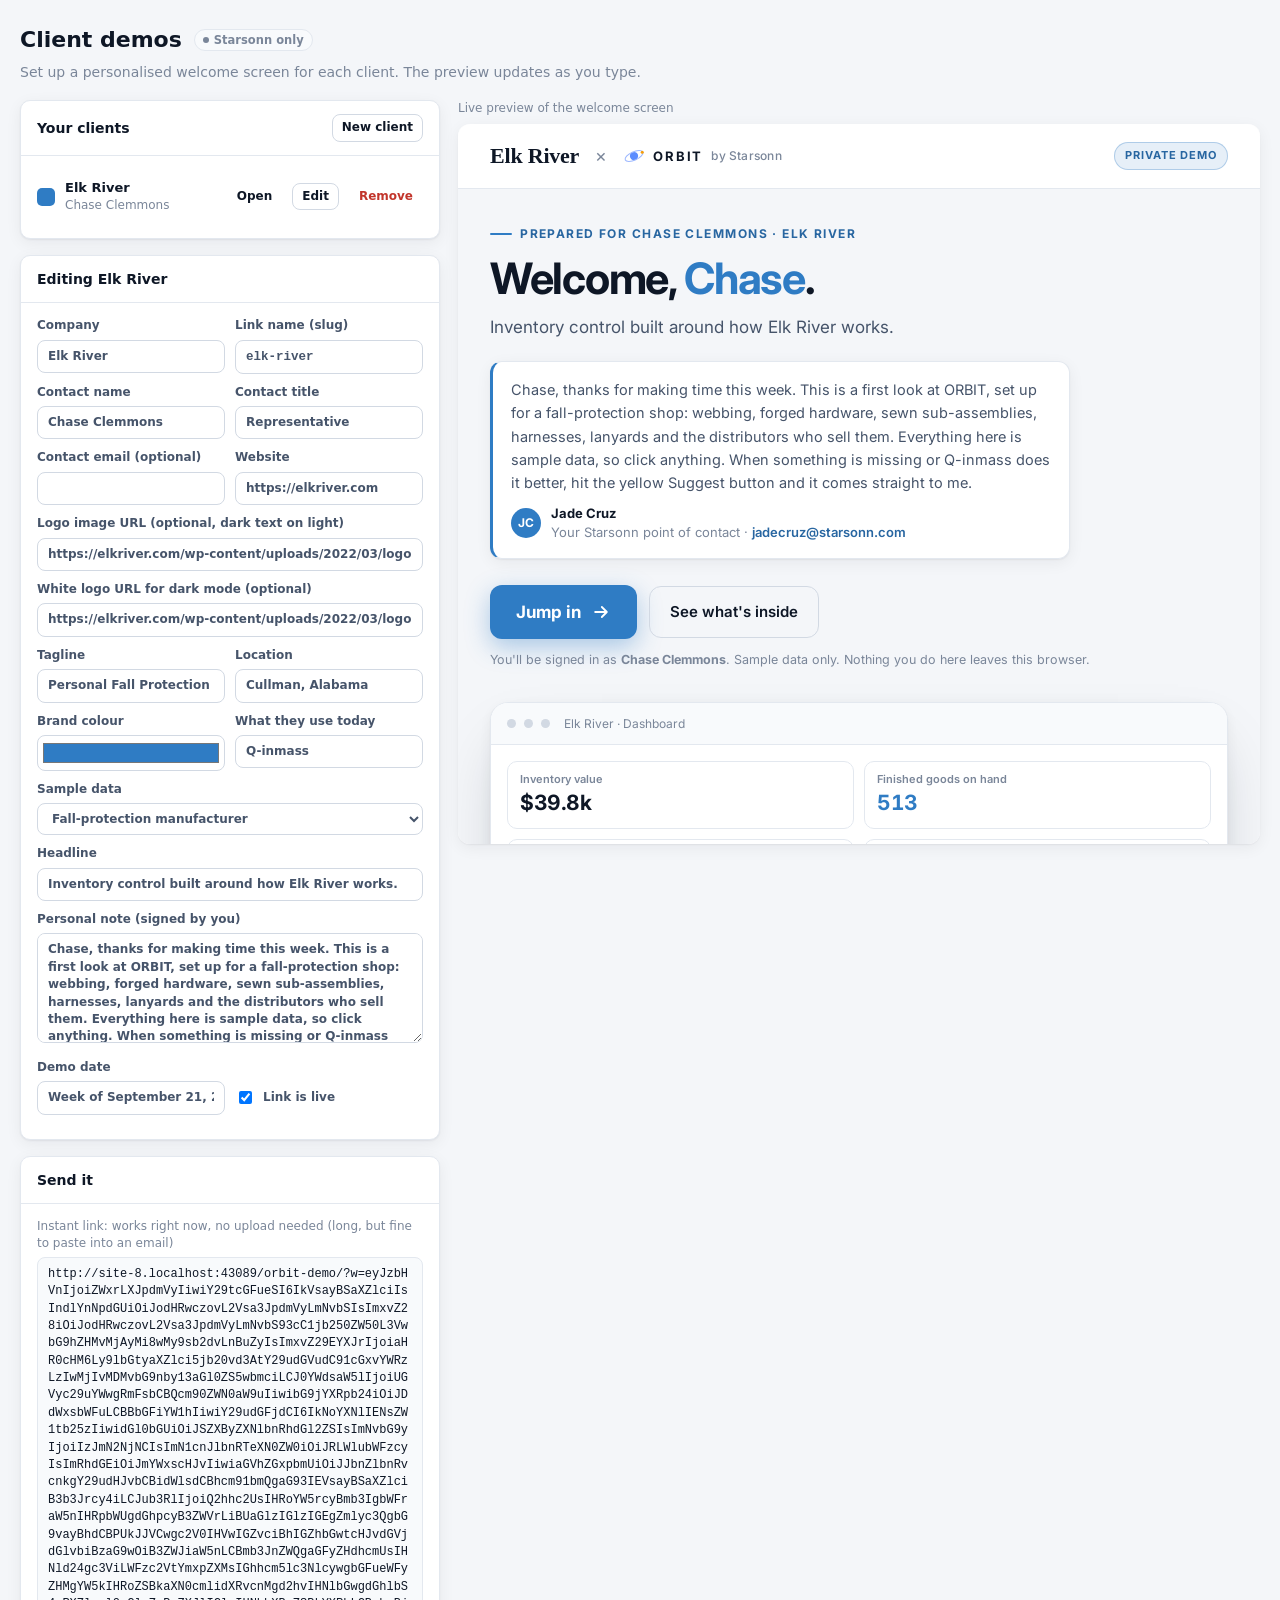
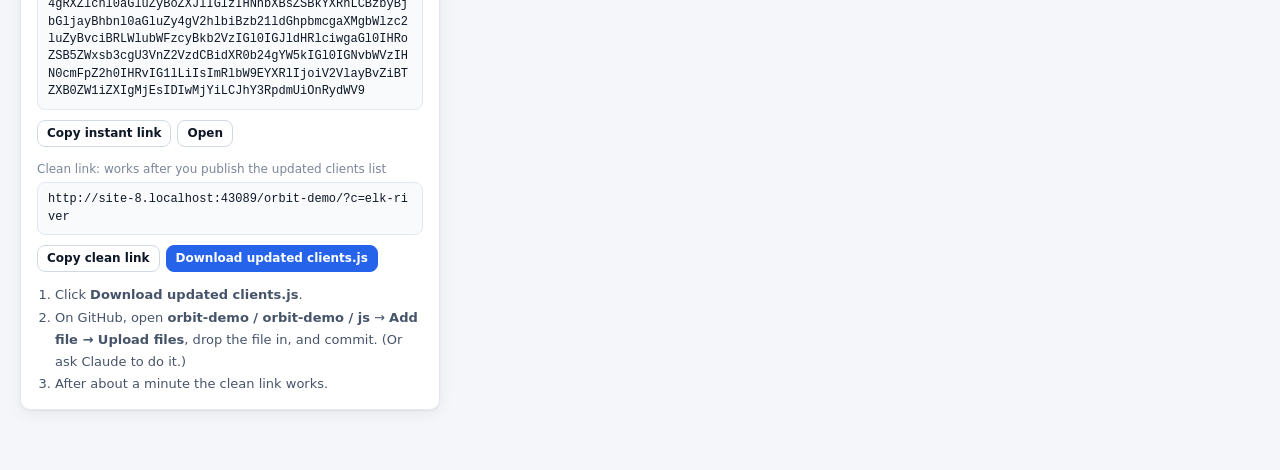
==== orbit-demo/setup.html @ 274c289e "Add client setup page and load welcome screen" ====
<!doctype html>
<html lang="en">
<head>
<meta charset="utf-8">
<meta name="viewport" content="width=device-width, initial-scale=1">
<title>Client demos · ORBIT setup</title>
<meta name="robots" content="noindex,nofollow">
<link rel="stylesheet" href="css/app.css?v=7">
<style>
body{background:var(--bg)}
.su{max-width:1320px;margin:0 auto;padding:24px 20px 60px}
.su-h{display:flex;align-items:center;gap:12px;margin-bottom:6px}
.su-h h1{margin:0;font-size:22px}
.su-g{display:grid;grid-template-columns:420px 1fr;gap:18px;align-items:start}
.su-g>*{min-width:0}
.su label.f{margin-bottom:10px}
.su textarea.in{min-height:110px;resize:vertical}
.su .row2{display:grid;grid-template-columns:1fr 1fr;gap:0 10px}
.su iframe{width:100%;height:720px;border:0;border-radius:12px;background:var(--panel);box-shadow:var(--shadow)}
.su .out{font-family:var(--mono);font-size:12px;word-break:break-all;background:var(--panel2);border:1px solid var(--line);border-radius:8px;padding:8px 10px;margin:4px 0 10px}
.su .steps{margin:0;padding-left:18px;font-size:13px;line-height:1.7;color:var(--ink2)}
.su .cl{display:flex;gap:10px;align-items:center;padding:9px 0;border-bottom:1px solid var(--line);font-size:13px}
.su .cl:last-child{border-bottom:0}
.su .cl b{flex:1}
.su .sw{width:18px;height:18px;border-radius:5px;flex:none}
@media (max-width:1000px){.su-g{grid-template-columns:1fr}.su iframe{height:560px}}
</style>
</head>
<body>
<div class="su">
  <div class="su-h"><h1>Client demos</h1><span class="pill neu">Starsonn only</span></div>
  <p class="muted" style="margin:0 0 18px">Set up a personalised welcome screen for each client. The preview updates as you type.</p>
  <div class="su-g">
    <div class="stack">
      <div class="card"><div class="card-h"><h3>Your clients</h3><div class="r"><button class="btn sm" id="new">New client</button></div></div><div class="card-b" id="list"></div></div>
      <form class="card" id="f" onsubmit="return false"><div class="card-h"><h3 id="ftitle">New client</h3></div><div class="card-b">
        <div class="row2"><label class="f"><span>Company</span><input class="in" name="company" placeholder="Elk River"></label><label class="f"><span>Link name (slug)</span><input class="in mono" name="slug" placeholder="elk-river"></label></div>
        <div class="row2"><label class="f"><span>Contact name</span><input class="in" name="contact" placeholder="Chase Clemmons"></label><label class="f"><span>Contact title</span><input class="in" name="title" placeholder="Representative"></label></div>
        <div class="row2"><label class="f"><span>Contact email (optional)</span><input class="in" name="email"></label><label class="f"><span>Website</span><input class="in" name="website" placeholder="https://..."></label></div>
        <label class="f"><span>Logo image URL (optional, dark text on light)</span><input class="in" name="logo" placeholder="https://.../logo.png"></label>
        <label class="f"><span>White logo URL for dark mode (optional)</span><input class="in" name="logoDark"></label>
        <div class="row2"><label class="f"><span>Tagline</span><input class="in" name="tagline"></label><label class="f"><span>Location</span><input class="in" name="location"></label></div>
        <div class="row2"><label class="f"><span>Brand colour</span><input class="in" name="color" type="color" value="#2563EB" style="height:36px;padding:3px"></label><label class="f"><span>What they use today</span><input class="in" name="currentSystem" placeholder="Q-inmass"></label></div>
        <label class="f"><span>Sample data</span><select class="in" name="data"><option value="fallpro">Fall-protection manufacturer</option><option value="machine">Machine shop (pumps, valves, controls)</option></select></label>
        <label class="f"><span>Headline</span><input class="in" name="headline" placeholder="Inventory control built around how ... works."></label>
        <label class="f"><span>Personal note (signed by you)</span><textarea class="in" name="note"></textarea></label>
        <div class="row2"><label class="f"><span>Demo date</span><input class="in" name="demoDate"></label><label class="f" style="display:flex;gap:8px;align-items:center;margin-top:22px"><input type="checkbox" name="active" checked> Link is live</label></div>
      </div></form>
      <div class="card"><div class="card-h"><h3>Send it</h3></div><div class="card-b">
        <div class="small muted">Instant link: works right now, no upload needed (long, but fine to paste into an email)</div>
        <div class="out" id="instant"></div>
        <div style="display:flex;gap:6px;flex-wrap:wrap;margin-bottom:14px"><button class="btn sm" id="copyI">Copy instant link</button><a class="btn sm" id="openI" target="_blank" rel="noopener">Open</a></div>
        <div class="small muted">Clean link: works after you publish the updated clients list</div>
        <div class="out" id="clean"></div>
        <div style="display:flex;gap:6px;flex-wrap:wrap;margin-bottom:12px"><button class="btn sm" id="copyC">Copy clean link</button><button class="btn sm pri" id="dl">Download updated clients.js</button></div>
        <ol class="steps"><li>Click <b>Download updated clients.js</b>.</li><li>On GitHub, open <b>orbit-demo / orbit-demo / js</b> → <b>Add file → Upload files</b>, drop the file in, and commit. (Or ask Claude to do it.)</li><li>After about a minute the clean link works.</li></ol>
      </div></div>
    </div>
    <div><div class="small muted" style="margin-bottom:6px">Live preview of the welcome screen</div><iframe id="pv" title="Welcome screen preview"></iframe></div>
  </div>
</div>
<script src="js/clients.js?v=7"></script>
<script>
(function(){
  var $=function(s){return document.querySelector(s)}, F=$('#f');
  var clients=JSON.parse(JSON.stringify(window.ORBIT_CLIENTS||{})), editing=null;
  var BASE=location.href.split('?')[0].split('#')[0].replace(/setup\.html$/,'');
  var FIELDS=['company','website','logo','logoDark','tagline','location','contact','title','email','color','currentSystem','data','headline','note','demoDate'];
  function esc(s){return String(s==null?'':s).replace(/[&<>"']/g,function(c){return {'&':'&amp;','<':'&lt;','>':'&gt;','"':'&quot;',"'":'&#39;'}[c]})}
  function slugify(s){return String(s||'').toLowerCase().replace(/[^a-z0-9]+/g,'-').replace(/^-+|-+$/g,'').slice(0,40)}
  function read(){ var o={}; FIELDS.forEach(function(k){ var v=F[k].value.trim(); if(v) o[k]=v; }); o.active=F.active.checked; var s=slugify(F.slug.value||o.company); return {slug:s,entry:o}; }
  function fill(slug,e){ editing=slug; F.slug.value=slug||''; FIELDS.forEach(function(k){ F[k].value=(e&&e[k])||(k==='color'?'#2563EB':k==='data'?'fallpro':''); }); F.active.checked=!e||e.active!==false; $('#ftitle').textContent=slug?'Editing '+(e.company||slug):'New client'; update(); }
  function b64(o){ return btoa(unescape(encodeURIComponent(JSON.stringify(o)))).replace(/\+/g,'-').replace(/\//g,'_').replace(/=+$/,''); }
  var t=null;
  function update(){ var r=read(); var e=Object.assign({slug:r.slug},r.entry);
    var inst=BASE+'?w='+b64(e), clean=BASE+'?c='+r.slug;
    $('#instant').textContent=inst; $('#clean').textContent=r.slug?clean:'(add a company name)'; $('#openI').href=inst;
    clearTimeout(t); t=setTimeout(function(){ $('#pv').src=BASE+'?w='+b64(Object.assign({},e,{slug:'preview-'+(r.slug||'x')}))+'&t='+Date.now(); },400);
    drawList(); }
  function drawList(){ var ks=Object.keys(clients); $('#list').innerHTML=ks.length?ks.map(function(k){ var c=clients[k]; return '<div class="cl"><span class="sw" style="background:'+esc(c.color||'#2563EB')+'"></span><b>'+esc(c.company||k)+'<div class="muted small" style="font-weight:400">'+esc(c.contact||'')+(c.active===false?' · hidden':'')+'</div></b><a class="btn sm ghost" target="_blank" rel="noopener" href="'+esc(BASE+'?c='+k)+'">Open</a><button class="btn sm" data-edit="'+esc(k)+'">Edit</button><button class="btn sm ghost danger" data-del="'+esc(k)+'">Remove</button></div>'; }).join(''):'<div class="muted small">No clients yet.</div>';
    Array.prototype.forEach.call(document.querySelectorAll('[data-edit]'),function(b){ b.onclick=function(){ fill(b.dataset.edit,clients[b.dataset.edit]); }; });
    Array.prototype.forEach.call(document.querySelectorAll('[data-del]'),function(b){ b.onclick=function(){ if(confirmDel(b.dataset.del)){ delete clients[b.dataset.del]; if(editing===b.dataset.del) fill(null,null); drawList(); } }; }); }
  function confirmDel(k){ var el=document.querySelector('[data-del="'+k+'"]'); if(el.dataset.sure){ return true; } el.dataset.sure=1; el.textContent='Click again to remove'; setTimeout(function(){ if(el){ delete el.dataset.sure; el.textContent='Remove'; } },3000); return false; }
  function commitForm(){ var r=read(); if(!r.slug) return false; if(editing&&editing!==r.slug) delete clients[editing]; clients[r.slug]=r.entry; editing=r.slug; return true; }
  function copy(txt,btn){ var done=function(){ var o=btn.textContent; btn.textContent='Copied'; setTimeout(function(){btn.textContent=o},1500); }; if(navigator.clipboard) navigator.clipboard.writeText(txt).then(done,function(){ prompt('Copy this',txt); }); else prompt('Copy this',txt); }
  F.addEventListener('input',function(e){ if(e.target.name==='company'&&!editing) F.slug.placeholder=slugify(F.company.value)||'elk-river'; update(); });
  F.addEventListener('change',update);
  $('#new').onclick=function(){ fill(null,null); F.company.focus(); };
  $('#copyI').onclick=function(){ copy($('#instant').textContent,this); };
  $('#copyC').onclick=function(){ commitForm(); drawList(); copy($('#clean').textContent,this); };
  $('#dl').onclick=function(){ if(!commitForm()){ alert('Add a company name first.'); return; } drawList();
    fetch('js/clients.js',{cache:'no-store'}).then(function(r){return r.text()}).then(function(src){
      var a=src.indexOf('// ---- clients start ----'), b=src.indexOf('// ---- clients end ----');
      if(a<0||b<0) throw new Error('markers missing');
      var body='// ---- clients start ----\nwindow.ORBIT_CLIENTS = '+JSON.stringify(clients,null,2)+';\n';
      var out=src.slice(0,a)+body+src.slice(b);
      var bl=new Blob([out],{type:'text/javascript'}), l=document.createElement('a'); l.href=URL.createObjectURL(bl); l.download='clients.js'; document.body.appendChild(l); l.click(); l.remove();
    }).catch(function(e){ alert('Could not build clients.js: '+e.message); }); };
  var first=Object.keys(clients)[0]; fill(first||null, first?clients[first]:null);
})();
</script>
</body>
</html>
---- orbit-demo/css/app.css ----
:root{
  --bg:#F4F6F9; --panel:#FFFFFF; --panel2:#F8FAFC; --ink:#0E1726; --ink2:#46546A; --ink3:#7A8699; --line:#E3E8EF; --line2:#D2D9E3;
  --side:#0D1B2E; --side2:#15263D; --sideInk:#C9D4E3; --sideInk2:#7F91AA;
  --acc:#2563EB; --acc2:#1D4ED8; --accSoft:#E6EEFF; --accInk:#1E40AF;
  --ok:#0F8A5F; --okSoft:#E3F5EC; --warn:#B45309; --warnSoft:#FEF3E2; --bad:#C2352B; --badSoft:#FDECEA; --info:#6D28D9; --infoSoft:#F1EAFE;
  --sug:#F59E0B; --sugInk:#3A2500;
  --shadow:0 1px 2px rgba(14,23,38,.06),0 4px 16px rgba(14,23,38,.06); --r:10px;
  --mono:'JetBrains Mono',ui-monospace,SFMono-Regular,Menlo,monospace; --sans:'Inter',system-ui,-apple-system,Segoe UI,Roboto,sans-serif;
  color-scheme:light;
}
:root[data-theme="dark"]{
  --bg:#0B1220; --panel:#111A2B; --panel2:#0E1626; --ink:#E6ECF5; --ink2:#AAB6C8; --ink3:#7C8AA0; --line:#1F2B40; --line2:#2A3953;
  --side:#070D18; --side2:#101B2D; --sideInk:#C9D4E3; --sideInk2:#6F809A;
  --acc:#5B8CFF; --acc2:#7AA2FF; --accSoft:#17264A; --accInk:#A9C1FF;
  --ok:#34C28D; --okSoft:#0F2E24; --warn:#F0A23B; --warnSoft:#33240C; --bad:#F2685D; --badSoft:#3A1714; --info:#A98BFA; --infoSoft:#241A40;
  --shadow:0 1px 2px rgba(0,0,0,.3),0 6px 20px rgba(0,0,0,.25); color-scheme:dark;
}
*{box-sizing:border-box}
[hidden]{display:none!important}
html,body{margin:0;height:100%}
body{background:var(--bg);color:var(--ink);font:14px/1.45 var(--sans);-webkit-font-smoothing:antialiased}
button,input,select,textarea{font:inherit;color:inherit}
a{color:var(--acc)}
.mono{font-family:var(--mono);font-size:12.5px}
.muted{color:var(--ink3)} .small{font-size:12px}
.num{text-align:right;font-variant-numeric:tabular-nums}

/* ---------- login ---------- */
.login{min-height:100%;display:grid;grid-template-columns:1.1fr 1fr}
.login-art{background:radial-gradient(1200px 600px at 20% 10%,#1E3A6E 0%,transparent 60%),radial-gradient(800px 500px at 90% 90%,#0F4C5C 0%,transparent 60%),#0A1424;color:#DCE6F5;padding:48px;display:flex;flex-direction:column;justify-content:space-between;position:relative;overflow:hidden}
.login-art h1{font-size:44px;line-height:1.05;letter-spacing:-.02em;margin:0 0 16px;color:#fff;max-width:520px}
.login-art p{color:#A9B8CF;max-width:460px;font-size:15px}
.orbits{position:absolute;right:-120px;top:50%;transform:translateY(-50%);width:560px;height:560px;opacity:.55;pointer-events:none}
.feat{display:grid;grid-template-columns:repeat(2,minmax(0,1fr));gap:14px;max-width:520px;position:relative}
.feat div{background:rgba(255,255,255,.05);border:1px solid rgba(255,255,255,.08);border-radius:10px;padding:12px 14px;font-size:13px;color:#C8D5E8}
.feat b{display:block;color:#fff;font-weight:600;margin-bottom:2px}
.login-form{display:flex;align-items:center;justify-content:center;padding:32px 16px;background:var(--panel)}
.login-card{width:100%;max-width:380px}
.login-card h2{margin:0 0 4px;font-size:24px;letter-spacing:-.01em}
.demo-hint{margin:18px 0;padding:12px 14px;border-radius:10px;background:var(--accSoft);color:var(--accInk);font-size:13px}
.demo-hint code{font-family:var(--mono);font-weight:600}
.brand{display:flex;align-items:center;gap:10px;font-weight:700;letter-spacing:.14em;font-size:15px}
.brand small{font-weight:500;letter-spacing:.02em;opacity:.7;font-size:12px}
.proto-tag{display:inline-block;font-size:10.5px;letter-spacing:.08em;text-transform:uppercase;font-weight:700;padding:3px 8px;border-radius:99px;background:rgba(245,158,11,.18);color:#FBBF24;border:1px solid rgba(245,158,11,.35)}

/* ---------- shell ---------- */
.app{display:grid;grid-template-columns:232px 1fr;min-height:100%}
.side{background:var(--side);color:var(--sideInk);display:flex;flex-direction:column;position:sticky;top:0;height:100vh;overflow:auto}
.side .brand{padding:18px 18px 14px;color:#fff}
.side nav{padding:4px 10px 12px;flex:1}
.nav-sec{font-size:10.5px;text-transform:uppercase;letter-spacing:.1em;color:var(--sideInk2);padding:14px 10px 6px;font-weight:600}
.nav a{display:flex;align-items:center;gap:10px;padding:8px 10px;border-radius:8px;color:var(--sideInk);text-decoration:none;font-size:13.5px}
.nav a:hover{background:var(--side2);color:#fff}
.nav a.on{background:#1E3A66;color:#fff}
.nav a .cnt{margin-left:auto;font-size:11px;background:rgba(255,255,255,.1);padding:1px 7px;border-radius:99px}
.nav a .cnt.bad{background:#7F1D1D;color:#FECACA}
.nav svg{width:17px;height:17px;flex:none;opacity:.9}
.side-foot{padding:12px 14px;border-top:1px solid rgba(255,255,255,.07);font-size:12px;color:var(--sideInk2)}
.side-scrim{display:none}
.main{min-width:0;display:flex;flex-direction:column}
.top{position:sticky;top:0;z-index:20;background:color-mix(in srgb,var(--bg) 88%,transparent);backdrop-filter:blur(8px);border-bottom:1px solid var(--line);display:flex;align-items:center;gap:10px;padding:10px 22px}
.search-btn{flex:1;max-width:520px;display:flex;align-items:center;gap:8px;background:var(--panel);border:1px solid var(--line2);border-radius:9px;padding:8px 12px;color:var(--ink3);cursor:pointer;text-align:left}
.search-btn kbd{margin-left:auto}
kbd{font-family:var(--mono);font-size:11px;border:1px solid var(--line2);border-bottom-width:2px;border-radius:5px;padding:0 5px;color:var(--ink3);background:var(--panel2)}
.top .sp{flex:1}
.btn-suggest{display:inline-flex;align-items:center;gap:8px;background:var(--sug);color:var(--sugInk);border:0;border-radius:9px;padding:8px 14px;font-weight:650;cursor:pointer;box-shadow:0 0 0 0 rgba(245,158,11,.55);animation:pulse 2.6s ease-out 3}
.btn-suggest:hover{filter:brightness(1.05)}
.btn-suggest svg{width:17px;height:17px}
@keyframes pulse{0%{box-shadow:0 0 0 0 rgba(245,158,11,.55)}100%{box-shadow:0 0 0 12px rgba(245,158,11,0)}}
@media (prefers-reduced-motion:reduce){.btn-suggest{animation:none}}
.avatar{width:32px;height:32px;border-radius:50%;background:var(--acc);color:#fff;display:grid;place-items:center;font-weight:650;font-size:12.5px;cursor:pointer;border:0}
.icon-btn{border:1px solid var(--line2);background:var(--panel);border-radius:8px;width:34px;height:34px;display:grid;place-items:center;cursor:pointer;color:var(--ink2)}
.icon-btn svg{width:17px;height:17px}
.menu-btn{display:none}
.content{padding:22px;max-width:1500px;width:100%}
.ph{display:flex;align-items:flex-end;gap:12px;flex-wrap:wrap;margin-bottom:18px}
.ph h1{font-size:22px;margin:0;letter-spacing:-.01em}
.ph .sub{color:var(--ink3);font-size:13px;margin-top:2px}
.ph .acts{margin-left:auto;display:flex;gap:8px;flex-wrap:wrap}
.crumb{font-size:12px;color:var(--ink3);margin-bottom:4px}
.crumb a{color:var(--ink3);text-decoration:none}.crumb a:hover{color:var(--acc)}

/* ---------- controls ---------- */
.btn{display:inline-flex;align-items:center;gap:7px;border:1px solid var(--line2);background:var(--panel);color:var(--ink);border-radius:8px;padding:7px 12px;cursor:pointer;font-weight:550;font-size:13px;white-space:nowrap;text-decoration:none}
.btn:hover{border-color:var(--ink3)}
.btn svg{width:15px;height:15px}
.btn.pri{background:var(--acc);border-color:var(--acc);color:#fff}
.btn.pri:hover{background:var(--acc2)}
.btn.ghost{border-color:transparent;background:transparent}
.btn.danger{color:var(--bad)}
.btn.sm{padding:4px 9px;font-size:12px}
.btn:disabled{opacity:.45;cursor:not-allowed}
input.in,select.in,textarea.in{background:var(--panel);border:1px solid var(--line2);border-radius:8px;padding:7px 10px;width:100%;outline:none}
input.in:focus,select.in:focus,textarea.in:focus{border-color:var(--acc);box-shadow:0 0 0 3px color-mix(in srgb,var(--acc) 20%,transparent)}
label.f{display:block;font-size:12px;font-weight:600;color:var(--ink2);margin-bottom:12px}
label.f>span{display:block;margin-bottom:5px}
.grid2{display:grid;grid-template-columns:1fr 1fr;gap:0 14px}
.grid3{display:grid;grid-template-columns:repeat(3,1fr);gap:0 14px}
.seg{display:inline-flex;border:1px solid var(--line2);border-radius:8px;overflow:hidden;background:var(--panel)}
.seg button{border:0;background:transparent;padding:6px 11px;cursor:pointer;font-size:12.5px;color:var(--ink2);font-weight:550}
.seg button+button{border-left:1px solid var(--line2)}
.seg button.on{background:var(--accSoft);color:var(--accInk)}

/* ---------- cards / kpis ---------- */
.card{background:var(--panel);border:1px solid var(--line);border-radius:var(--r);box-shadow:var(--shadow)}
.card-h{display:flex;align-items:center;gap:8px;padding:13px 16px;border-bottom:1px solid var(--line)}
.card-h h3{margin:0;font-size:14px}
.card-h .r{margin-left:auto;display:flex;gap:6px;align-items:center}
.card-b{padding:14px 16px}
.kpis{display:grid;grid-template-columns:repeat(auto-fit,minmax(170px,1fr));gap:12px;margin-bottom:16px}
.kpi{padding:14px 16px;cursor:pointer;text-decoration:none;color:inherit;display:block}
.kpi:hover{border-color:var(--line2)}
.kpi .l{font-size:12px;color:var(--ink3);font-weight:550}
.kpi .v{font-size:24px;font-weight:700;letter-spacing:-.02em;margin-top:4px;font-variant-numeric:tabular-nums}
.kpi .d{font-size:12px;margin-top:2px;color:var(--ink3)}
.kpi.bad .v{color:var(--bad)} .kpi.warn .v{color:var(--warn)}
.dash{display:grid;grid-template-columns:2fr 1fr;gap:16px}
.stack{display:flex;flex-direction:column;gap:16px}
.sug-card{background:linear-gradient(135deg,#FFF7E6,#FFEFD1);border:1px solid #F8D38A;color:#4A3000;border-radius:var(--r);padding:16px 18px;display:flex;gap:14px;align-items:center}
:root[data-theme="dark"] .sug-card{background:linear-gradient(135deg,#2B2210,#3A2A0A);border-color:#6B4E14;color:#FDE7B6}
.sug-card h3{margin:0 0 2px;font-size:15px}
.sug-card p{margin:0;font-size:13px;opacity:.85}
.sug-card .btn-suggest{margin-left:auto;animation:none}

/* ---------- tables ---------- */
.tbar{display:flex;align-items:center;gap:8px;padding:10px 12px;border-bottom:1px solid var(--line);flex-wrap:wrap}
.tbar .q{max-width:280px}
.tbar .r{margin-left:auto;display:flex;gap:6px;align-items:center}
.chips{display:flex;gap:6px;flex-wrap:wrap}
.chip{border:1px solid var(--line2);background:var(--panel);border-radius:99px;padding:4px 10px;font-size:12px;cursor:pointer;color:var(--ink2);font-weight:550}
.chip.on{background:var(--accSoft);border-color:color-mix(in srgb,var(--acc) 40%,transparent);color:var(--accInk)}
.chip .n{opacity:.7;margin-left:4px}
.twrap{overflow:auto;max-height:calc(100vh - 250px)}
.twrap.free{max-height:none}
table.t{width:100%;border-collapse:separate;border-spacing:0;font-size:13px}
table.t th{position:sticky;top:0;background:var(--panel2);text-align:left;font-weight:600;font-size:11.5px;text-transform:uppercase;letter-spacing:.04em;color:var(--ink3);padding:9px 12px;border-bottom:1px solid var(--line);white-space:nowrap;cursor:pointer;user-select:none;z-index:1}
table.t th.num{text-align:right}
table.t th .ar{opacity:.4;margin-left:3px}
table.t th.sorted{color:var(--ink)} table.t th.sorted .ar{opacity:1;color:var(--acc)}
table.t td{padding:9px 12px;border-bottom:1px solid var(--line);white-space:nowrap;vertical-align:middle}
table.t tbody tr{cursor:pointer}
table.t tbody tr:hover td{background:color-mix(in srgb,var(--acc) 5%,var(--panel))}
table.t tr.sel td{background:var(--accSoft)}
table.t td.wrap{white-space:normal;min-width:220px}
table.t tfoot td{font-weight:650;background:var(--panel2);position:sticky;bottom:0}
.t-empty{padding:40px;text-align:center;color:var(--ink3)}
.tcount{font-size:12px;color:var(--ink3);padding:8px 12px}
.pill{display:inline-flex;align-items:center;gap:5px;padding:2px 8px;border-radius:99px;font-size:11.5px;font-weight:600;white-space:nowrap}
.pill::before{content:'';width:6px;height:6px;border-radius:50%;background:currentColor}
.pill.ok{background:var(--okSoft);color:var(--ok)} .pill.warn{background:var(--warnSoft);color:var(--warn)} .pill.bad{background:var(--badSoft);color:var(--bad)} .pill.info{background:var(--infoSoft);color:var(--info)} .pill.acc{background:var(--accSoft);color:var(--accInk)} .pill.neu{background:var(--panel2);color:var(--ink3);border:1px solid var(--line)}
.bar{height:6px;border-radius:99px;background:var(--line);overflow:hidden;min-width:60px}
.bar i{display:block;height:100%;background:var(--acc);border-radius:99px}
.bar.ok i{background:var(--ok)} .bar.warn i{background:var(--warn)} .bar.bad i{background:var(--bad)}
.link{color:var(--acc);cursor:pointer;text-decoration:none;font-weight:550}
.link:hover{text-decoration:underline}
.pos{color:var(--ok)} .neg{color:var(--bad)}

/* ---------- drawer / modal ---------- */
.scrim{position:fixed;inset:0;background:rgba(8,14,26,.45);z-index:50;animation:fade .15s}
@keyframes fade{from{opacity:0}}
.drawer{position:fixed;top:0;right:0;bottom:0;width:min(760px,100%);background:var(--bg);z-index:51;display:flex;flex-direction:column;box-shadow:-10px 0 40px rgba(0,0,0,.2);animation:slide .2s ease-out}
@keyframes slide{from{transform:translateX(40px);opacity:0}}
.drawer-h{padding:16px 20px;background:var(--panel);border-bottom:1px solid var(--line);display:flex;gap:12px;align-items:flex-start}
.drawer-h h2{margin:0;font-size:18px}
.drawer-b{overflow:auto;padding:18px 20px;flex:1}
.tabs{display:flex;gap:2px;border-bottom:1px solid var(--line);margin-bottom:14px;overflow-x:auto}
.tabs button{border:0;background:none;padding:9px 12px;cursor:pointer;color:var(--ink3);font-weight:600;font-size:13px;border-bottom:2px solid transparent;margin-bottom:-1px;white-space:nowrap}
.tabs button.on{color:var(--ink);border-color:var(--acc)}
.modal-wrap{position:fixed;inset:0;z-index:60;display:grid;place-items:center;padding:16px;overflow:auto}
.modal{background:var(--panel);border-radius:14px;width:min(560px,100%);box-shadow:0 20px 60px rgba(0,0,0,.3);animation:pop .16s ease-out;max-height:calc(100vh - 32px);display:flex;flex-direction:column}
.modal.wide{width:min(860px,100%)}
@keyframes pop{from{transform:scale(.97);opacity:0}}
.modal-h{padding:16px 20px 6px;display:flex;align-items:flex-start;gap:10px}
.modal-h h2{margin:0;font-size:17px}
.modal-b{padding:10px 20px;overflow:auto}
.modal-f{padding:12px 20px 16px;display:flex;gap:8px;justify-content:flex-end;border-top:1px solid var(--line);margin-top:6px}
.x{margin-left:auto;border:0;background:none;cursor:pointer;color:var(--ink3);font-size:20px;line-height:1;padding:2px 6px;border-radius:6px}
.x:hover{background:var(--panel2)}
.stats{display:grid;grid-template-columns:repeat(auto-fit,minmax(110px,1fr));gap:10px;margin-bottom:16px}
.stat{background:var(--panel);border:1px solid var(--line);border-radius:10px;padding:10px 12px}
.stat .l{font-size:11px;color:var(--ink3);font-weight:600;text-transform:uppercase;letter-spacing:.04em}
.stat .v{font-size:18px;font-weight:700;margin-top:2px;font-variant-numeric:tabular-nums}
.kv{display:grid;grid-template-columns:140px 1fr;gap:6px 12px;font-size:13px}
.kv dt{color:var(--ink3)} .kv dd{margin:0}
.note{padding:10px 12px;border-radius:9px;font-size:13px;margin-bottom:12px}
.note.warn{background:var(--warnSoft);color:var(--warn)} .note.bad{background:var(--badSoft);color:var(--bad)} .note.ok{background:var(--okSoft);color:var(--ok)} .note.info{background:var(--accSoft);color:var(--accInk)}

/* ---------- palette ---------- */
.pal{position:fixed;inset:0;z-index:70;display:flex;justify-content:center;align-items:flex-start;padding:10vh 16px}
.pal-box{width:min(640px,100%);background:var(--panel);border-radius:14px;box-shadow:0 20px 60px rgba(0,0,0,.35);overflow:hidden;animation:pop .14s}
.pal-box input{border:0;border-bottom:1px solid var(--line);padding:16px 18px;width:100%;font-size:16px;outline:none;background:transparent}
.pal-list{max-height:52vh;overflow:auto;padding:6px}
.pal-it{display:flex;gap:10px;align-items:center;padding:9px 12px;border-radius:8px;cursor:pointer}
.pal-it.on,.pal-it:hover{background:var(--accSoft)}
.pal-it .k{font-size:11px;color:var(--ink3);margin-left:auto;text-transform:uppercase;letter-spacing:.05em}
.pal-grp{font-size:11px;color:var(--ink3);padding:8px 12px 4px;text-transform:uppercase;letter-spacing:.06em;font-weight:600}

/* ---------- query explorer ---------- */
.qx{display:grid;grid-template-columns:320px 1fr;gap:16px;align-items:start}
.qx-side .card-b{display:flex;flex-direction:column;gap:14px}
.qx h4{margin:0 0 6px;font-size:11.5px;text-transform:uppercase;letter-spacing:.06em;color:var(--ink3)}
.frow{display:grid;grid-template-columns:1fr;gap:6px;padding:10px;border:1px solid var(--line);border-radius:9px;background:var(--panel2);position:relative}
.frow .x{position:absolute;right:4px;top:4px;font-size:16px}
.frow .two{display:grid;grid-template-columns:1fr 1fr;gap:6px}
.sentence{font-size:14px;padding:12px 16px;border-bottom:1px solid var(--line);color:var(--ink2);line-height:1.7}
.sentence b{color:var(--ink);background:var(--accSoft);padding:1px 6px;border-radius:5px;font-weight:600}
.starter{display:grid;grid-template-columns:repeat(auto-fill,minmax(220px,1fr));gap:8px}
.starter button{text-align:left;border:1px solid var(--line);background:var(--panel);border-radius:9px;padding:10px 12px;cursor:pointer;font-size:13px;color:var(--ink)}
.starter button:hover{border-color:var(--acc)}
.starter button small{display:block;color:var(--ink3);font-size:11.5px;margin-top:2px}
.ask{display:flex;gap:8px;padding:12px 16px;border-bottom:1px solid var(--line);background:var(--panel2)}
.ask input{font-size:14px}

/* ---------- charts ---------- */
.chart{width:100%;display:block}
.chart text{fill:var(--ink3);font-size:11px;font-family:var(--sans)}
.chart .grid{stroke:var(--line)}
.legend{display:flex;gap:14px;font-size:12px;color:var(--ink2);flex-wrap:wrap}
.legend i{display:inline-block;width:10px;height:10px;border-radius:3px;margin-right:5px;vertical-align:-1px}
.tip{position:fixed;pointer-events:none;background:var(--ink);color:var(--panel);font-size:12px;padding:6px 9px;border-radius:7px;z-index:90;white-space:nowrap}

/* ---------- toast ---------- */
.toasts{position:fixed;bottom:18px;left:50%;transform:translateX(-50%);z-index:95;display:flex;flex-direction:column;gap:8px;align-items:center}
.toast{background:var(--ink);color:var(--panel);padding:10px 16px;border-radius:10px;font-size:13px;box-shadow:var(--shadow);animation:pop .15s}
.toast.ok{background:var(--ok);color:#fff}
.activity{list-style:none;margin:0;padding:0}
.activity li{display:flex;gap:10px;padding:9px 16px;border-bottom:1px solid var(--line);font-size:13px;align-items:center}
.activity li:last-child{border-bottom:0}
.tico{width:28px;height:28px;border-radius:8px;display:grid;place-items:center;font-size:11px;font-weight:700;flex:none}
.attn li{cursor:pointer}
.attn li:hover{background:var(--panel2)}
.empty-state{padding:30px;text-align:center;color:var(--ink3)}
.bomtree{font-size:13px}
.bomtree .row{display:grid;grid-template-columns:1fr 80px 90px 90px;gap:8px;padding:7px 10px;border-bottom:1px solid var(--line);align-items:center}
.bomtree .row.h{font-size:11px;text-transform:uppercase;letter-spacing:.05em;color:var(--ink3);font-weight:600}
.flow{display:flex;gap:6px;align-items:center;flex-wrap:wrap;margin-bottom:14px}
.flow span{padding:4px 10px;border-radius:99px;font-size:12px;border:1px solid var(--line2);color:var(--ink3)}
.flow span.done{background:var(--okSoft);color:var(--ok);border-color:transparent}
.flow span.cur{background:var(--acc);color:#fff;border-color:transparent}
.flow i{color:var(--ink3);font-style:normal}

@media (max-width:1100px){.dash{grid-template-columns:1fr}.qx{grid-template-columns:1fr}}
@media (max-width:860px){
  .login{grid-template-columns:1fr}.login-art{padding:28px 20px;min-height:auto}.login-art h1{font-size:30px}.orbits{display:none}.feat{grid-template-columns:1fr 1fr}
  .app{grid-template-columns:1fr}
  .side{position:fixed;left:0;top:0;bottom:0;width:260px;z-index:55;transform:translateX(-100%);transition:transform .2s}
  .app.nav-open .side{transform:none}
  .app.nav-open .side-scrim{display:block}
  .side-scrim{display:none;position:fixed;inset:0;z-index:54;background:rgba(0,0,0,.4)}
  .menu-btn{display:grid}
  .top{padding:10px 16px}
  .search-btn span.lbl{display:none}.search-btn kbd{display:none}
  .btn-suggest .lbl-long{display:none}
  .content{padding:16px}
  .grid2,.grid3{grid-template-columns:1fr}
  .twrap{max-height:none}
  .kv{grid-template-columns:110px 1fr}
}
@media (min-width:861px){.btn-suggest .lbl-short{display:none}}
.search-btn svg{width:16px;height:16px;flex:none}
.qx>*,.dash>*,.stack>*{min-width:0}
.sug-card>svg{flex:none}
@media (max-width:860px){.sug-card{flex-wrap:wrap}.sug-card .btn-suggest{margin-left:0;width:100%;justify-content:center}.sug-card .btn-suggest .lbl-short{display:none}}
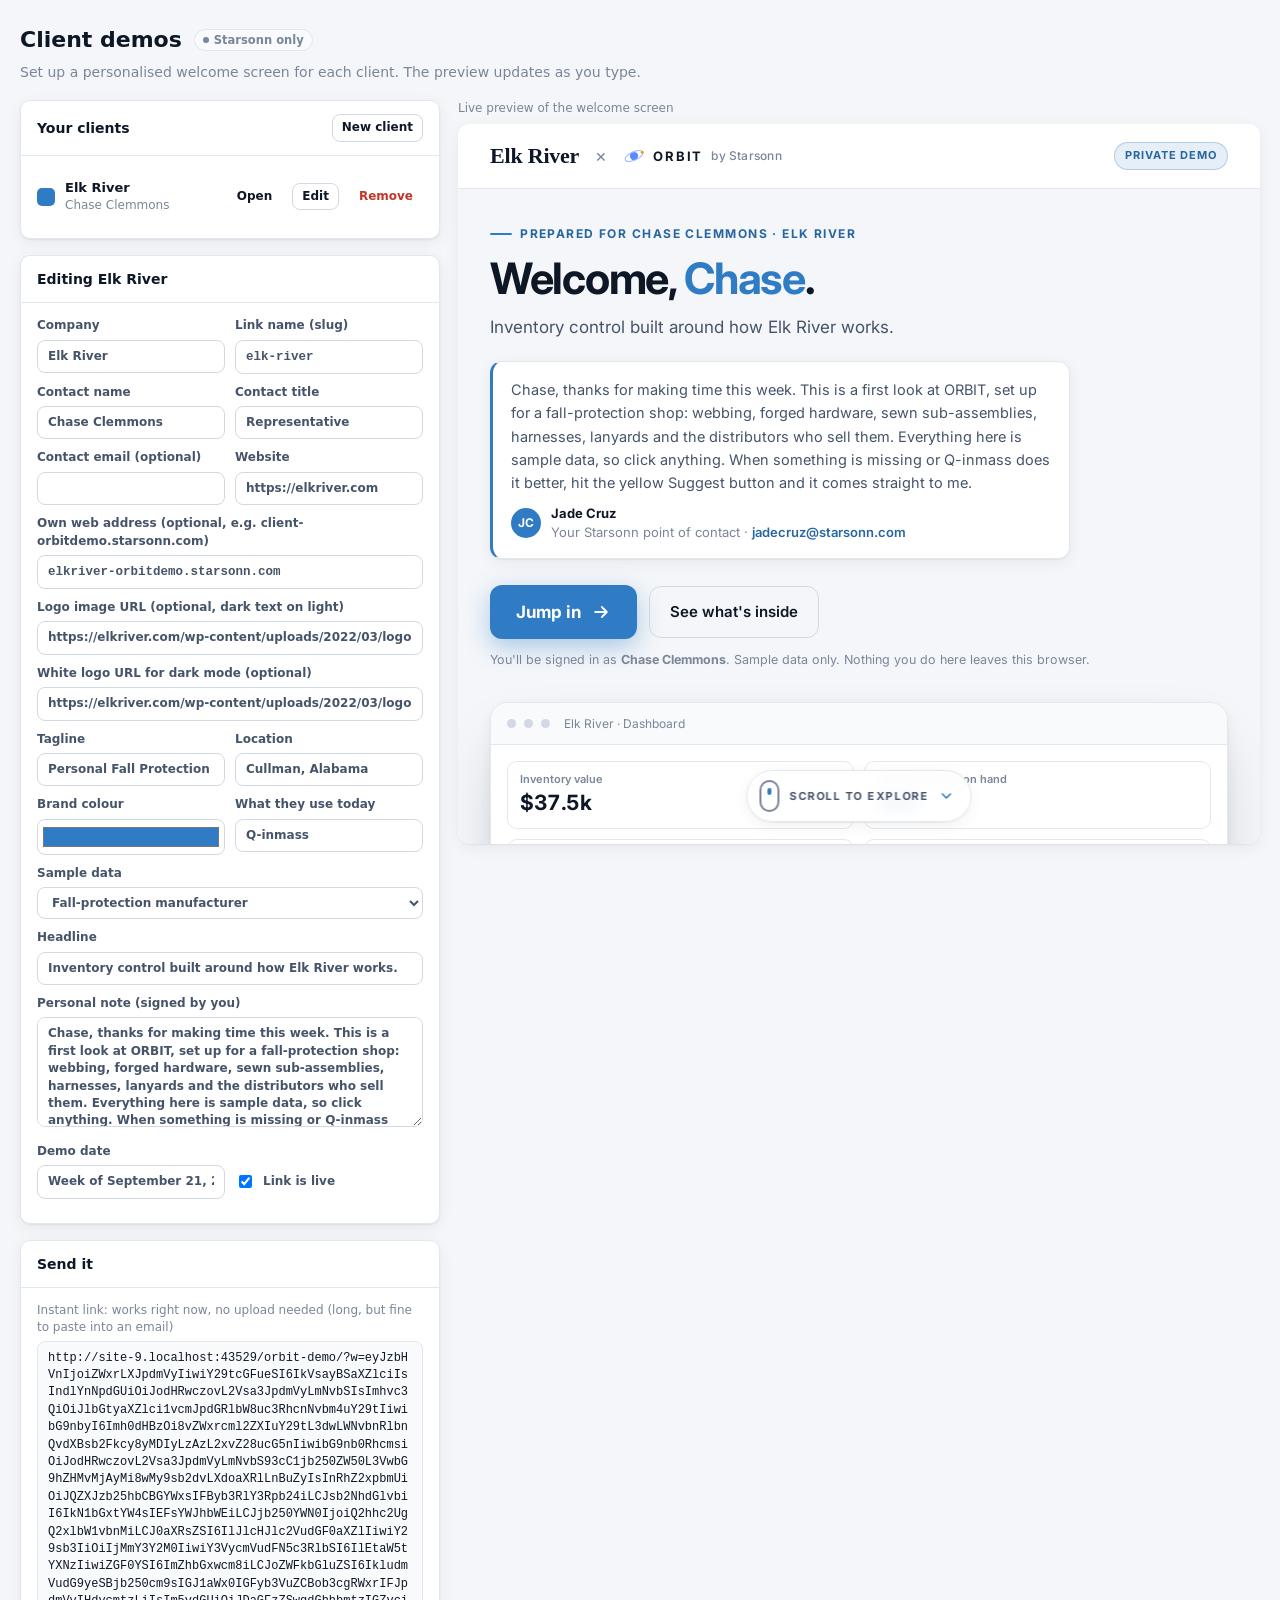
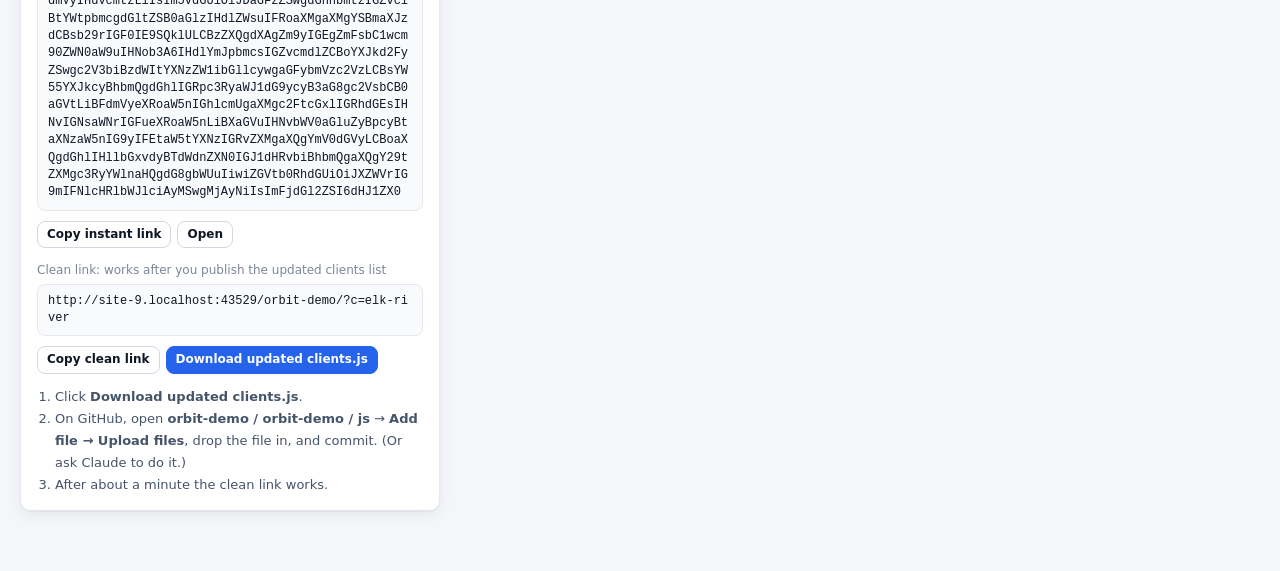
==== commit 68d43ed2: "Setup page: own web address field; bump to v9" ====
--- a/orbit-demo/setup.html
+++ b/orbit-demo/setup.html
@@ -37,6 +37,7 @@
         <div class="row2"><label class="f"><span>Company</span><input class="in" name="company" placeholder="Elk River"></label><label class="f"><span>Link name (slug)</span><input class="in mono" name="slug" placeholder="elk-river"></label></div>
         <div class="row2"><label class="f"><span>Contact name</span><input class="in" name="contact" placeholder="Chase Clemmons"></label><label class="f"><span>Contact title</span><input class="in" name="title" placeholder="Representative"></label></div>
         <div class="row2"><label class="f"><span>Contact email (optional)</span><input class="in" name="email"></label><label class="f"><span>Website</span><input class="in" name="website" placeholder="https://..."></label></div>
+        <label class="f"><span>Own web address (optional, e.g. client-orbitdemo.starsonn.com)</span><input class="in mono" name="host" placeholder="leave blank to use the ?c= link"></label>
         <label class="f"><span>Logo image URL (optional, dark text on light)</span><input class="in" name="logo" placeholder="https://.../logo.png"></label>
         <label class="f"><span>White logo URL for dark mode (optional)</span><input class="in" name="logoDark"></label>
         <div class="row2"><label class="f"><span>Tagline</span><input class="in" name="tagline"></label><label class="f"><span>Location</span><input class="in" name="location"></label></div>
@@ -65,7 +66,7 @@
   var $=function(s){return document.querySelector(s)}, F=$('#f');
   var clients=JSON.parse(JSON.stringify(window.ORBIT_CLIENTS||{})), editing=null;
   var BASE=location.href.split('?')[0].split('#')[0].replace(/setup\.html$/,'');
-  var FIELDS=['company','website','logo','logoDark','tagline','location','contact','title','email','color','currentSystem','data','headline','note','demoDate'];
+  var FIELDS=['company','website','host','logo','logoDark','tagline','location','contact','title','email','color','currentSystem','data','headline','note','demoDate'];
   function esc(s){return String(s==null?'':s).replace(/[&<>"']/g,function(c){return {'&':'&amp;','<':'&lt;','>':'&gt;','"':'&quot;',"'":'&#39;'}[c]})}
   function slugify(s){return String(s||'').toLowerCase().replace(/[^a-z0-9]+/g,'-').replace(/^-+|-+$/g,'').slice(0,40)}
   function read(){ var o={}; FIELDS.forEach(function(k){ var v=F[k].value.trim(); if(v) o[k]=v; }); o.active=F.active.checked; var s=slugify(F.slug.value||o.company); return {slug:s,entry:o}; }
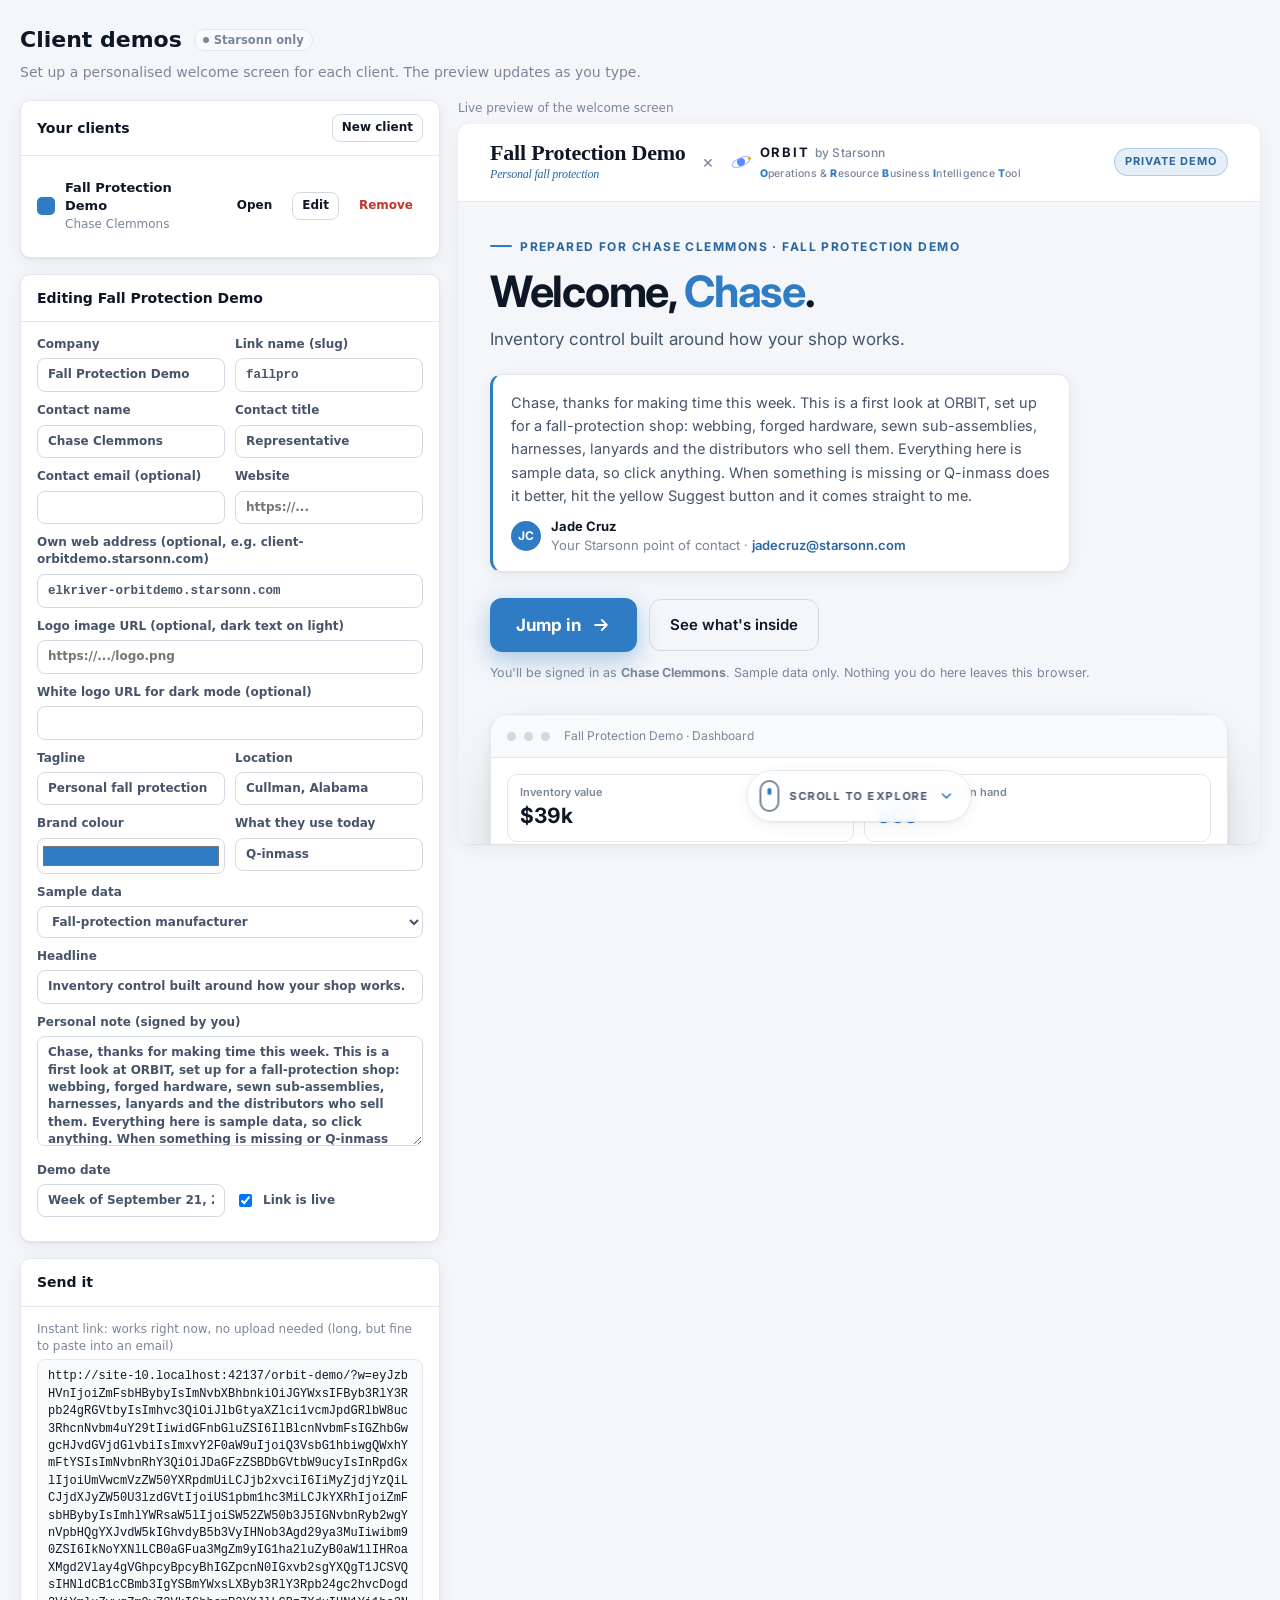
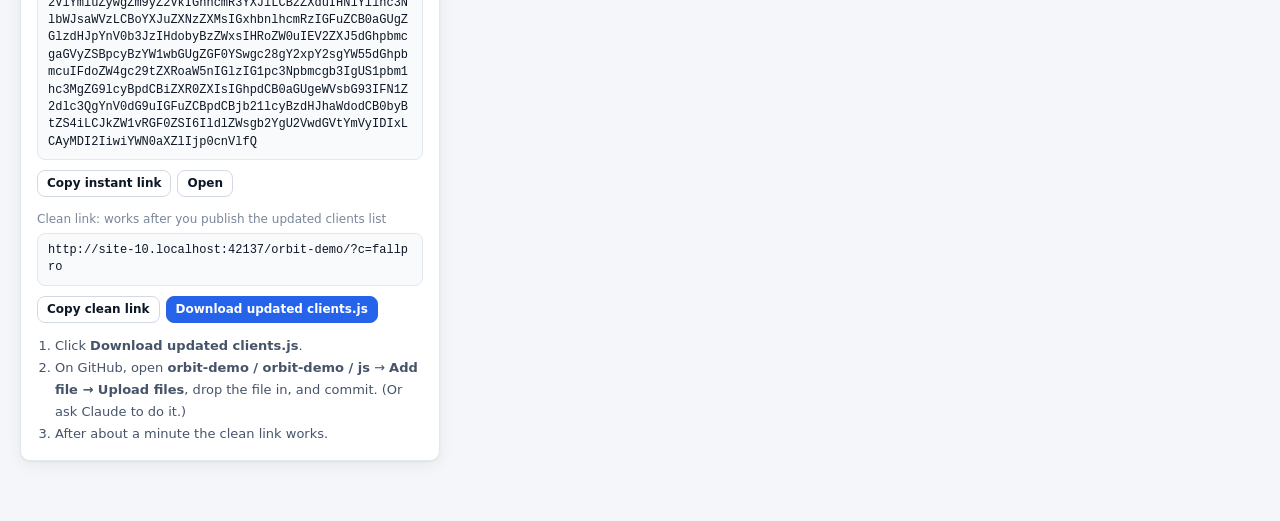
==== commit 35aed926: "Generic setup placeholders; bump to v12" ====
--- a/orbit-demo/setup.html
+++ b/orbit-demo/setup.html
@@ -34,7 +34,7 @@
     <div class="stack">
       <div class="card"><div class="card-h"><h3>Your clients</h3><div class="r"><button class="btn sm" id="new">New client</button></div></div><div class="card-b" id="list"></div></div>
       <form class="card" id="f" onsubmit="return false"><div class="card-h"><h3 id="ftitle">New client</h3></div><div class="card-b">
-        <div class="row2"><label class="f"><span>Company</span><input class="in" name="company" placeholder="Elk River"></label><label class="f"><span>Link name (slug)</span><input class="in mono" name="slug" placeholder="elk-river"></label></div>
+        <div class="row2"><label class="f"><span>Company</span><input class="in" name="company" placeholder="Company name"></label><label class="f"><span>Link name (slug)</span><input class="in mono" name="slug" placeholder="company-name"></label></div>
         <div class="row2"><label class="f"><span>Contact name</span><input class="in" name="contact" placeholder="Chase Clemmons"></label><label class="f"><span>Contact title</span><input class="in" name="title" placeholder="Representative"></label></div>
         <div class="row2"><label class="f"><span>Contact email (optional)</span><input class="in" name="email"></label><label class="f"><span>Website</span><input class="in" name="website" placeholder="https://..."></label></div>
         <label class="f"><span>Own web address (optional, e.g. client-orbitdemo.starsonn.com)</span><input class="in mono" name="host" placeholder="leave blank to use the ?c= link"></label>
@@ -84,7 +84,7 @@
   function confirmDel(k){ var el=document.querySelector('[data-del="'+k+'"]'); if(el.dataset.sure){ return true; } el.dataset.sure=1; el.textContent='Click again to remove'; setTimeout(function(){ if(el){ delete el.dataset.sure; el.textContent='Remove'; } },3000); return false; }
   function commitForm(){ var r=read(); if(!r.slug) return false; if(editing&&editing!==r.slug) delete clients[editing]; clients[r.slug]=r.entry; editing=r.slug; return true; }
   function copy(txt,btn){ var done=function(){ var o=btn.textContent; btn.textContent='Copied'; setTimeout(function(){btn.textContent=o},1500); }; if(navigator.clipboard) navigator.clipboard.writeText(txt).then(done,function(){ prompt('Copy this',txt); }); else prompt('Copy this',txt); }
-  F.addEventListener('input',function(e){ if(e.target.name==='company'&&!editing) F.slug.placeholder=slugify(F.company.value)||'elk-river'; update(); });
+  F.addEventListener('input',function(e){ if(e.target.name==='company'&&!editing) F.slug.placeholder=slugify(F.company.value)||'client'; update(); });
   F.addEventListener('change',update);
   $('#new').onclick=function(){ fill(null,null); F.company.focus(); };
   $('#copyI').onclick=function(){ copy($('#instant').textContent,this); };
--- a/orbit-demo/css/app.css
+++ b/orbit-demo/css/app.css
@@ -57,6 +57,10 @@
 .nav svg{width:17px;height:17px;flex:none;opacity:.9}
 .side-foot{padding:12px 14px;border-top:1px solid rgba(255,255,255,.07);font-size:12px;color:var(--sideInk2)}
 .side-scrim{display:none}
+.orbit-full{font-size:11.5px;letter-spacing:.02em;color:#8FA3C0;margin-top:8px}
+.orbit-full b{color:#fff;font-weight:700}
+.side .orbit-full{padding:0 18px 12px;margin-top:-8px;font-size:10.5px;line-height:1.4}
+.side .orbit-full b{color:#9DB8FF}
 .main{min-width:0;display:flex;flex-direction:column}
 .top{position:sticky;top:0;z-index:20;background:color-mix(in srgb,var(--bg) 88%,transparent);backdrop-filter:blur(8px);border-bottom:1px solid var(--line);display:flex;align-items:center;gap:10px;padding:10px 22px}
 .search-btn{flex:1;max-width:520px;display:flex;align-items:center;gap:8px;background:var(--panel);border:1px solid var(--line2);border-radius:9px;padding:8px 12px;color:var(--ink3);cursor:pointer;text-align:left}
